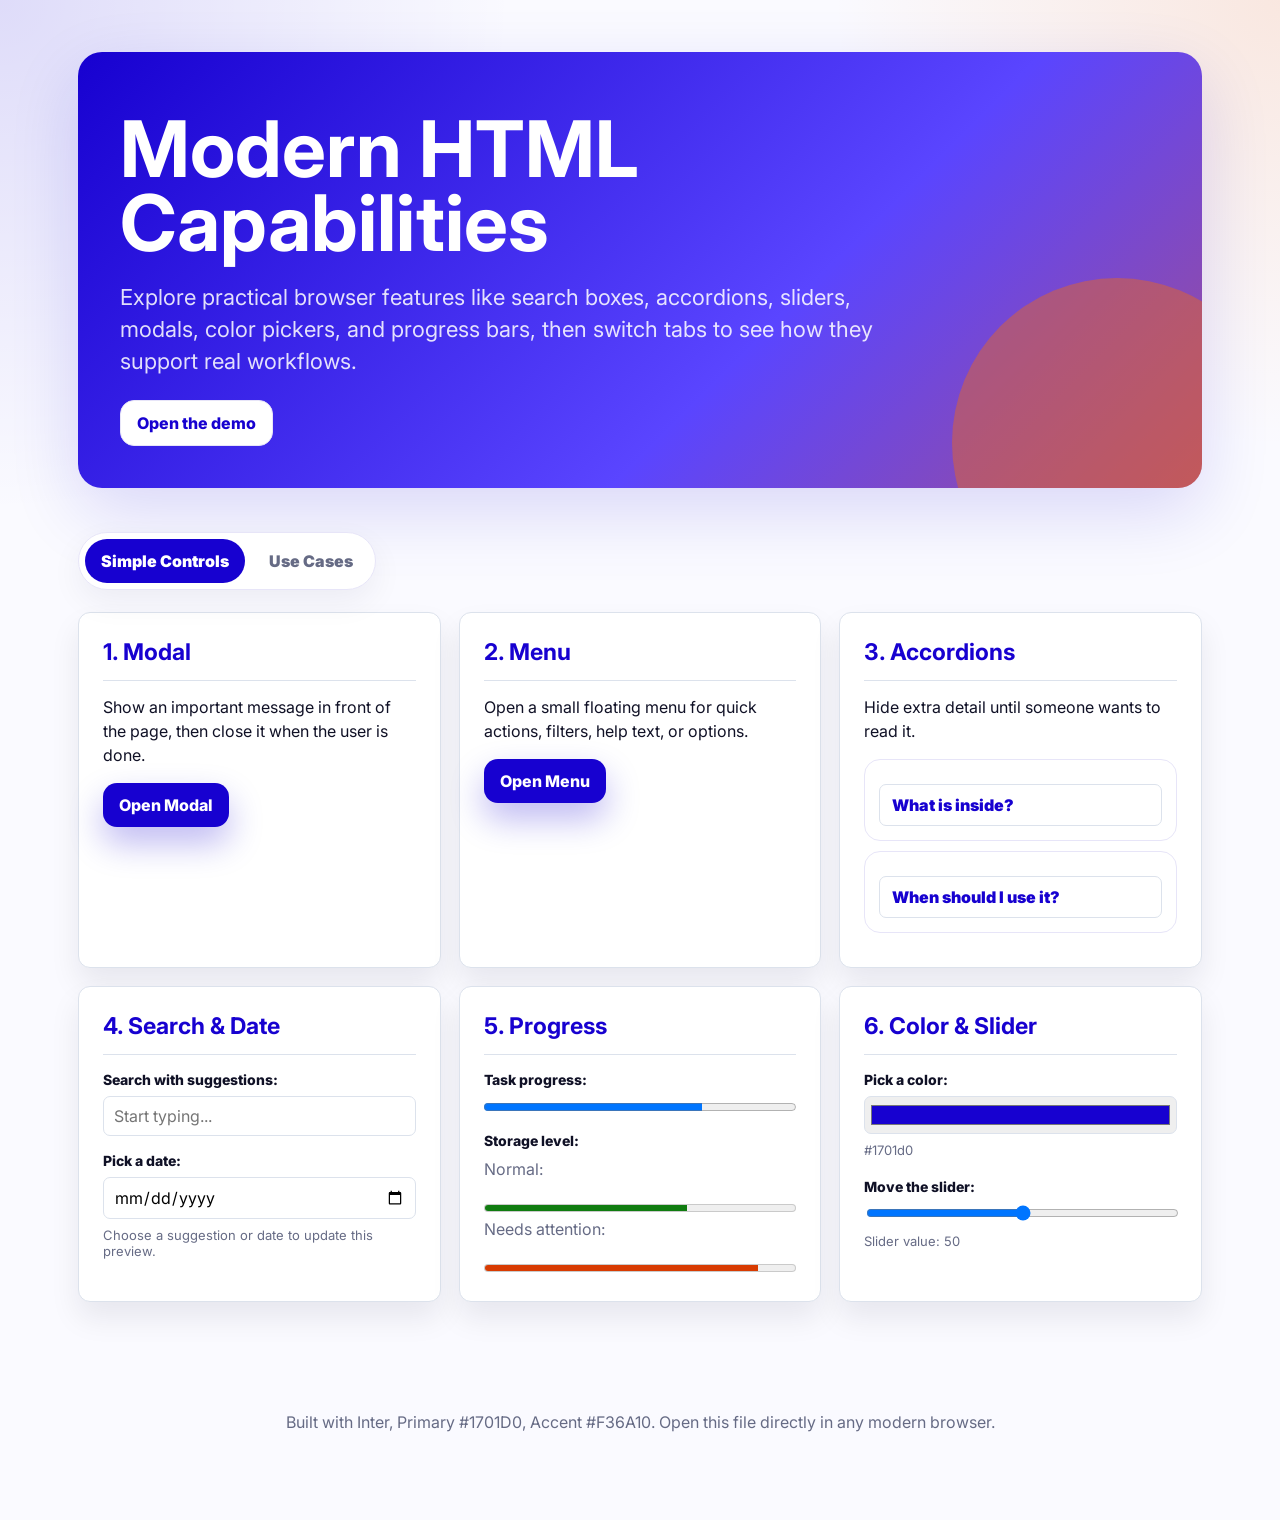
==== examples/capabilities_use_case.html @ 654d63fd "added capabilities and use case html" ====
<!doctype html>
<html lang="en">
<head>
  <meta charset="utf-8" />
  <meta name="viewport" content="width=device-width, initial-scale=1" />
  <title>Modern HTML Capabilities</title>
  <link rel="preconnect" href="https://fonts.googleapis.com">
  <link rel="preconnect" href="https://fonts.gstatic.com" crossorigin>
  <link href="https://fonts.googleapis.com/css2?family=Inter:wght@400;500;600;700;800;900&display=swap" rel="stylesheet">
  <style>
    :root{
      --primary:#1701D0;
      --accent:#F36A10;
      --ink:#101126;
      --muted:#666B85;
      --soft:#F5F3FF;
      --line:#E7E5F8;
      --paper:#FFFFFF;
      --bg:#FAFAFF;
      --ok:#138A52;
      --warn:#B45F00;
      --danger:#C93C3C;
      --shadow:0 24px 70px rgba(23,1,208,.14);
      --radius:24px;
    }
    *{box-sizing:border-box}
    html{scroll-behavior:smooth}
    body{
      margin:0;
      font-family:Inter,system-ui,-apple-system,Segoe UI,sans-serif;
      color:var(--ink);
      background:
        radial-gradient(circle at top left, rgba(23,1,208,.12), transparent 32rem),
        radial-gradient(circle at top right, rgba(243,106,16,.13), transparent 28rem),
        var(--bg);
    }
    button,input,textarea,select{font:inherit}
    .wrap{max-width:1180px;margin:auto;padding:28px}
    header.hero{
      min-height:auto;
      display:grid;
      align-items:end;
      padding:24px 0 22px;
    }
    .hero-shell{
      background:linear-gradient(135deg,var(--primary),#5A45FF 62%,#9F4D91);
      color:white;
      border-radius:var(--radius);
      padding:clamp(24px,4vw,42px);
      position:relative;
      overflow:hidden;
      box-shadow:var(--shadow);
    }
    .hero-shell:after{
      content:"";
      position:absolute;
      width:330px;
      height:330px;
      right:-80px;
      bottom:-120px;
      border-radius:50%;
      background:rgba(243,106,16,.42);
    }
    .hero-content{position:relative;z-index:1;max-width:900px}
    h1{font-size:clamp(40px,7vw,78px);line-height:.95;margin:18px 0 16px;letter-spacing:0}
    .lead{font-size:clamp(17px,1.8vw,22px);line-height:1.45;color:rgba(255,255,255,.86);max-width:780px}
    .cta{display:flex;flex-wrap:wrap;gap:14px;margin-top:22px}
    .btn{border:0;border-radius:14px;padding:12px 16px;font-weight:800;cursor:pointer;text-decoration:none;display:inline-flex;align-items:center;justify-content:center;gap:10px;transition:.22s ease;min-height:44px}
    .btn.primary{background:var(--primary);color:white;box-shadow:0 16px 34px rgba(23,1,208,.28)}
    .btn.secondary{background:white;color:var(--primary);border:1px solid var(--line)}
    .btn.ghost{background:rgba(255,255,255,.14);color:white;border:1px solid rgba(255,255,255,.26)}
    .btn:hover{transform:translateY(-2px)}
    .metric-row{display:grid;grid-template-columns:repeat(3,minmax(120px,1fr));gap:12px;margin-top:22px;max-width:640px}
    .metric{background:rgba(255,255,255,.14);border:1px solid rgba(255,255,255,.24);padding:16px;border-radius:18px}
    .metric b{display:block;font-size:30px}.metric small{opacity:.82}
    .grid{display:grid;grid-template-columns:repeat(3,1fr);gap:18px;margin:34px 0}
    .section-block{margin:34px 0 48px}
    .section-title{display:flex;justify-content:space-between;gap:20px;align-items:end;margin:18px 0 24px}
    .section-title h2{font-size:34px;margin:0;letter-spacing:0}
    .section-title p{margin:0;color:var(--muted);line-height:1.5;max-width:650px}
    .cap-card{background:white;border:1px solid var(--line);border-radius:20px;padding:22px;box-shadow:0 14px 40px rgba(15,15,60,.05);transition:.2s;cursor:pointer;min-height:218px}
    .cap-card:hover,.cap-card.active{transform:translateY(-4px);border-color:rgba(23,1,208,.28);box-shadow:0 18px 54px rgba(23,1,208,.12)}
    .cap-num{font-weight:900;color:var(--accent);font-size:14px}
    .cap-card h3{margin:12px 0 8px;font-size:22px;letter-spacing:0}
    .cap-card p{margin:0;color:var(--muted);line-height:1.45}
    .pill{display:inline-flex;margin-top:16px;background:rgba(23,1,208,.08);color:var(--primary);font-weight:800;border-radius:999px;padding:7px 10px;font-size:12px}
    .experience{margin:22px 0 70px}
    .view-tabs{display:inline-flex;gap:8px;background:white;border:1px solid var(--line);border-radius:999px;padding:6px;box-shadow:0 12px 32px rgba(15,15,60,.06);position:sticky;top:12px;z-index:20}
    .view-tab{border:0;background:transparent;color:var(--muted);font-weight:900;border-radius:999px;padding:12px 16px;cursor:pointer}
    .view-tab.active{background:var(--primary);color:white}
    .app-section{display:none;margin-top:22px}
    .app-section.active{display:block;animation:rise .24s ease}
    .showcase{background:white;border:1px solid var(--line);border-radius:var(--radius);box-shadow:var(--shadow);overflow:hidden}
    .tabs{display:flex;gap:8px;overflow:auto;padding:14px;border-bottom:1px solid var(--line);background:#fff;position:sticky;top:0;z-index:10}
    .tab{white-space:nowrap;border:1px solid var(--line);background:#fff;color:var(--muted);font-weight:800;border-radius:999px;padding:10px 14px;cursor:pointer}
    .tab.active{background:var(--primary);color:white;border-color:var(--primary)}
    .panel{display:none;padding:28px}
    .panel.active{display:block;animation:rise .28s ease}
    @keyframes rise{from{opacity:0;transform:translateY(8px)}to{opacity:1;transform:none}}
    .panel-head{display:flex;justify-content:space-between;gap:20px;align-items:flex-start;margin-bottom:22px}
    .panel h2{font-size:36px;letter-spacing:0;margin:0}
    .panel .desc{color:var(--muted);line-height:1.55;max-width:760px}
    .tag{background:rgba(243,106,16,.1);color:var(--accent);padding:8px 12px;border-radius:999px;font-weight:900;font-size:12px;text-transform:uppercase;letter-spacing:.08em;white-space:nowrap}
    .demo-grid{display:grid;grid-template-columns:1fr 1fr;gap:18px}
    .wide{grid-column:1 / -1}
    .box{border:1px solid var(--line);border-radius:18px;padding:20px;background:#fff}
    .box h4{margin:0 0 12px;font-size:18px}
    .muted{color:var(--muted)}
    .tech-grid{display:grid;grid-template-columns:repeat(3,1fr);gap:18px}
    .tech-card{background:#fff;border:1px solid #DCE2EC;border-radius:12px;padding:24px;box-shadow:0 16px 30px rgba(16,17,38,.08);min-height:230px}
    .tech-card h3{color:var(--primary);font-size:23px;line-height:1.35;margin:0 0 14px;border-bottom:1px solid #DCE2EC;padding-bottom:12px}
    .tech-card p{font-size:16px;line-height:1.5;margin:0 0 16px}
    .tech-card label{display:block;font-weight:800;font-size:14px;margin:16px 0 8px}
    .tech-card input:not([type="range"]):not([type="color"]){width:100%;border:1px solid #DCE2EC;border-radius:7px;padding:9px 10px}
    .tech-card input[type="color"]{width:100%;height:38px;border:1px solid #DCE2EC;border-radius:7px;padding:4px}
    .tech-card input[type="range"],.tech-card progress,.tech-card meter{width:100%}
    .native-dialog{border:0;border-radius:18px;box-shadow:0 24px 80px rgba(16,17,38,.28);max-width:430px;padding:0}
    .native-dialog::backdrop{background:rgba(16,17,38,.46)}
    .dialog-body{padding:24px}
    .native-popover{border:1px solid var(--line);border-radius:14px;padding:14px;box-shadow:0 16px 40px rgba(16,17,38,.16);max-width:260px}
    .summary-row{display:block;border:1px solid #DCE2EC;border-radius:7px;padding:10px 12px;margin-top:10px;color:var(--primary);font-weight:900}
    .tech-output{font-size:13px;color:var(--muted);margin-top:8px;min-height:20px}
    .approaches{display:grid;grid-template-columns:repeat(3,1fr);gap:14px}
    .approach{border:1px solid var(--line);border-radius:18px;padding:16px;background:#fff}
    .approach.selected{border-color:var(--primary);box-shadow:0 14px 34px rgba(23,1,208,.12)}
    .approach h4{display:flex;justify-content:space-between;gap:10px;align-items:center}
    .pros-cons{display:grid;grid-template-columns:1fr 1fr;gap:10px}
    .pros-cons ul{margin:8px 0 0;padding-left:18px;color:var(--muted);line-height:1.45}
    .badge{display:inline-flex;border-radius:999px;padding:5px 8px;font-size:12px;font-weight:900;background:var(--soft);color:var(--primary)}
    .score{height:10px;border-radius:999px;background:var(--soft);overflow:hidden;margin:8px 0 12px}
    .score span{display:block;height:100%;background:linear-gradient(90deg,var(--primary),var(--accent));border-radius:999px}
    .control-row{display:flex;flex-wrap:wrap;gap:12px;align-items:center}
    .control-row label{display:flex;gap:8px;align-items:center;font-weight:800;color:var(--muted)}
    .code{font-family:ui-monospace,SFMono-Regular,Menlo,Consolas,monospace;background:#0D0B2B;color:white;border-radius:16px;padding:16px;line-height:1.65;overflow:auto;white-space:pre}
    .comment{color:#FFD27A}.add{color:#8AFFC1}.del{color:#FF9A9A}.keyword{color:#B7ACFF}
    .module-grid{display:grid;grid-template-columns:repeat(3,1fr);gap:14px}
    .module{border:1px solid var(--line);border-radius:18px;padding:16px;background:#fff}
    .module strong{color:var(--primary)}
    .issue{display:flex;justify-content:space-between;gap:12px;border-left:4px solid var(--accent);background:var(--soft);border-radius:12px;padding:12px;margin-top:10px}
    .tokens{display:grid;grid-template-columns:repeat(4,1fr);gap:12px}
    .swatch{border-radius:16px;overflow:hidden;border:1px solid var(--line);cursor:pointer}
    .color{height:82px}.swatch div:last-child{padding:12px;font-weight:800;background:white}
    .component-preview{border:1px solid var(--line);border-radius:18px;padding:20px;background:var(--soft)}
    .phone{width:240px;margin:auto;border:10px solid #111;border-radius:34px;padding:16px;background:white;box-shadow:0 20px 50px rgba(0,0,0,.12)}
    .screen{min-height:330px;border-radius:22px;background:linear-gradient(180deg,var(--soft),#fff);padding:14px}
    .bubble{padding:12px;border-radius:16px;background:var(--primary);color:white;margin:10px 0;font-weight:700}
    .bubble.alt{background:var(--accent)}
    .flow-steps{display:grid;grid-template-columns:repeat(4,1fr);gap:10px}
    .step{border:1px solid var(--line);border-radius:16px;padding:14px;font-weight:800}
    .step.active{background:var(--primary);color:white}
    .svg-wrap svg{width:100%;height:280px}
    .slide{aspect-ratio:16/9;background:linear-gradient(135deg,var(--primary),#05041A);border-radius:18px;color:white;padding:34px;display:flex;flex-direction:column;justify-content:space-between}
    .slide h3{font-size:40px;letter-spacing:0;margin:0}
    .slide small{color:#FFC9A8;font-weight:800}
    details{border:1px solid var(--line);border-radius:16px;padding:14px;margin:10px 0}
    summary{cursor:pointer;font-weight:900;color:var(--primary)}
    .timeline{display:grid;gap:12px}
    .event{display:grid;grid-template-columns:90px 1fr;gap:14px;align-items:start}
    .time{font-weight:900;color:var(--accent)}
    .event-card{border-left:4px solid var(--primary);background:var(--soft);padding:14px;border-radius:14px}
    .source-text-panel{background:#050505;color:#fff;border-radius:18px;padding:18px;font-family:ui-monospace,SFMono-Regular,Menlo,Consolas,monospace;font-size:14px;line-height:1.7;white-space:pre-wrap;box-shadow:inset 0 0 0 1px rgba(255,255,255,.12)}
    .migration-timeline{position:relative;padding-left:32px;display:grid;gap:26px}
    .migration-timeline:before{content:"";position:absolute;left:7px;top:10px;bottom:10px;width:2px;background:#e0e0e0}
    .migration-event{position:relative}
    .migration-event:before{content:"";position:absolute;left:-32px;top:7px;width:12px;height:12px;border-radius:50%;background:#8c8c8c;z-index:1}
    .migration-event.warning:before{background:#e06d53}
    .migration-event.success:before{background:#769665}
    .time-badge{display:inline-block;background:#f4f4f5;color:#555;font-size:13px;font-weight:800;padding:3px 12px;border:1px solid #e4e4e7;border-radius:999px;margin-bottom:8px}
    .migration-event p{margin:0;color:#2b2b2b;line-height:1.6}
    .migration-event strong{color:#000}
    .board{display:grid;grid-template-columns:repeat(4,1fr);gap:10px}
    .lane{background:var(--soft);border-radius:18px;padding:12px;min-height:190px}
    .lane h5{margin:0 0 10px;color:var(--primary)}
    .ticket{background:white;border:1px solid var(--line);border-radius:12px;padding:10px;margin-bottom:8px;font-weight:700;font-size:13px;cursor:pointer}
    .ticket.selected{outline:3px solid rgba(243,106,16,.28)}
    textarea,.text-input{width:100%;border:1px solid var(--line);border-radius:14px;padding:12px;background:#fff}
    footer{padding:40px 0 60px;color:var(--muted);text-align:center}
    @media(max-width:960px){
      .demo-grid,.approaches,.module-grid,.tech-grid{grid-template-columns:1fr}
      .grid{grid-template-columns:1fr 1fr}
      .tokens,.board,.flow-steps,.metric-row{grid-template-columns:1fr}
      .panel-head{display:block}
      .section-title{display:block}
    }
    @media(max-width:620px){
      .wrap{padding:18px}
      .grid{grid-template-columns:1fr}
      h1{font-size:44px}
      .panel{padding:18px}
      .panel h2{font-size:30px}
    }
  </style>
</head>
<body>
  <div class="wrap">
    <header class="hero">
      <section class="hero-shell">
        <div class="hero-content">
          <h1>Modern HTML Capabilities</h1>
          <p class="lead">Explore practical browser features like search boxes, accordions, sliders, modals, color pickers, and progress bars, then switch tabs to see how they support real workflows.</p>
          <div class="cta">
            <a class="btn secondary" href="#experience">Open the demo</a>
          </div>
        </div>
      </section>
    </header>

    <main class="experience" id="experience">
      <div class="view-tabs" aria-label="Main views">
        <button class="view-tab active" data-view="simple-controls">Simple Controls</button>
        <button class="view-tab" data-view="use-cases">Use Cases</button>
      </div>

      <section class="app-section active" id="simple-controls">
        <div class="tech-grid">
          <article class="tech-card">
            <h3>1. Modal</h3>
            <p>Show an important message in front of the page, then close it when the user is done.</p>
            <button class="btn primary" id="launchNativeModal">Open Modal</button>
          </article>

          <article class="tech-card">
            <h3>2. Menu</h3>
            <p>Open a small floating menu for quick actions, filters, help text, or options.</p>
            <button class="btn primary" popovertarget="nativePopoverMenu">Open Menu</button>
            <div class="native-popover" id="nativePopoverMenu" popover>
              <strong>Quick menu</strong>
              <p class="muted">Use this pattern for small choices without leaving the page.</p>
            </div>
          </article>

          <article class="tech-card">
            <h3>3. Accordions</h3>
            <p>Hide extra detail until someone wants to read it.</p>
            <details>
              <summary class="summary-row">What is inside?</summary>
              <p class="muted">A short answer, note, checklist, policy, or explanation.</p>
            </details>
            <details>
              <summary class="summary-row">When should I use it?</summary>
              <p class="muted">Use it when the page needs detail without making the first view noisy.</p>
            </details>
          </article>

          <article class="tech-card">
            <h3>4. Search & Date</h3>
            <label for="nativeSearch">Search with suggestions:</label>
            <input id="nativeSearch" list="htmlSuggestions" placeholder="Start typing...">
            <datalist id="htmlSuggestions">
              <option value="Modal">
              <option value="Menu">
              <option value="Accordion">
              <option value="Slider">
              <option value="Progress bar">
            </datalist>
            <label for="nativeDate">Pick a date:</label>
            <input id="nativeDate" type="date">
            <div class="tech-output" id="formOutput">Choose a suggestion or date to update this preview.</div>
          </article>

          <article class="tech-card">
            <h3>5. Progress</h3>
            <label for="taskProgress">Task progress:</label>
            <progress id="taskProgress" max="100" value="70"></progress>
            <label for="storageOptimal">Storage level:</label>
            <p class="muted">Normal:</p>
            <meter id="storageOptimal" min="0" max="100" low="30" high="80" optimum="70" value="65"></meter>
            <p class="muted">Needs attention:</p>
            <meter id="storageCritical" min="0" max="100" low="30" high="80" optimum="20" value="88"></meter>
          </article>

          <article class="tech-card">
            <h3>6. Color & Slider</h3>
            <label for="nativeColor">Pick a color:</label>
            <input id="nativeColor" type="color" value="#1701d0">
            <div class="tech-output" id="colorOutput">#1701d0</div>
            <label for="nativeRange">Move the slider:</label>
            <input id="nativeRange" type="range" min="0" max="100" value="50">
            <div class="tech-output" id="rangeOutput">Slider value: 50</div>
          </article>
        </div>
      </section>

      <dialog class="native-dialog" id="nativeDialog">
        <form method="dialog" class="dialog-body">
          <h3>Modal is open</h3>
          <p class="muted">Use this for confirmations, focused tasks, and important messages.</p>
          <button class="btn primary">Close Modal</button>
        </form>
      </dialog>

      <section class="app-section" id="use-cases">
        <section class="showcase">
          <nav class="tabs" id="tabs"></nav>
          <div id="panels"></div>
        </section>
      </section>
    </main>

    <footer>Built with Inter, Primary #1701D0, Accent #F36A10. Open this file directly in any modern browser.</footer>
  </div>

  <script>
    const capabilities = [
      {id:'performance-scale', no:'01', title:'Timeline', tag:'Scale', desc:'Show the PostgreSQL upgrade narrative as raw source text plus an upgrade sequence.'},
      {id:'explore', no:'02', title:'Exploration & Planning', tag:'Compare', desc:'Compare implementation paths with pros, cons, metrics, and a live recommendation.'},
      {id:'review', no:'03', title:'Code Review & Understanding', tag:'Scan', desc:'Read commented modules, inspect a diff, and filter review findings by severity.'},
      {id:'design', no:'04', title:'Design', tag:'Tokens', desc:'Make colors, component states, and theme choices visible and adjustable.'},
      {id:'prototype', no:'05', title:'Prototyping', tag:'Feel', desc:'Click through an app flow and see how states change before code is built.'},
      {id:'diagrams', no:'06', title:'Illustrations & Diagrams', tag:'SVG', desc:'Toggle labels and paths in an inline SVG system diagram.'},
      {id:'decks', no:'07', title:'Decks', tag:'Present', desc:'Navigate a lightweight slide deck with buttons and keyboard arrows.'},
      {id:'research', no:'08', title:'Research & Learning', tag:'Learn', desc:'Search a glossary and check comprehension in the same HTML artifact.'},
      {id:'reports', no:'09', title:'Reports', tag:'Status', desc:'Update report metrics and see status summaries recalculate.'},
      {id:'editors', no:'10', title:'Custom Editing Interfaces', tag:'Loop', desc:'Edit a focused task board and export the result as markdown.'}
    ];

    const panelHTML = {
      'performance-scale': `
        <div class="panel-head"><div><h2>Performance and scale</h2><p class="desc">A PostgreSQL version-deprecation challenge summarized as the actual source text and upgrade sequence adapted from the test folder example.</p></div></div>
        <div class="demo-grid">
          <div class="box">
            <h4>Actual text</h4>
            <div class="source-text-panel">No performance issues have been observed in the current platform. One of challenges
encountered was related to PostgreSQL version deprecation on AWS. The database was
initially running on PostgreSQL version 12, which was approaching end of support.
To address this, we upgraded the platform to PostgreSQL version 15. This involved
provisioning a new RDS PostgreSQL instance, migrating the data, and updating pipeline
connections to point to the new database. The transition was completed without any
impact on data integrity or pipeline logic, as the SQL used is standard and not
dependent on version-specific features.
Post-upgrade, the system has been stable, and no performance regressions or
functional issues have been observed.</div>
          </div>
          <div class="box">
            <h4>Upgrade sequence</h4>
            <div class="migration-timeline">
              <div class="migration-event warning">
                <div class="time-badge">Challenge Encountered</div>
                <p><strong>PostgreSQL 12 deprecation.</strong> The AWS RDS database was approaching end of support, creating a platform maintenance risk.</p>
              </div>
              <div class="migration-event">
                <div class="time-badge">Upgrade Target</div>
                <p><strong>PostgreSQL 15 selected.</strong> The platform moved from PostgreSQL 12 to PostgreSQL 15.</p>
              </div>
              <div class="migration-event">
                <div class="time-badge">Execution</div>
                <p><strong>New RDS instance provisioned.</strong> A fresh PostgreSQL instance was created, data was migrated, and pipeline connections were updated.</p>
              </div>
              <div class="migration-event success">
                <div class="time-badge">Zero Impact</div>
                <p><strong>Data and logic preserved.</strong> The transition completed without impact to data integrity or pipeline logic because standard SQL was used.</p>
              </div>
              <div class="migration-event success">
                <div class="time-badge">Current Status</div>
                <p><strong>Stable platform.</strong> No performance regressions or functional issues have been observed after the upgrade.</p>
              </div>
            </div>
          </div>
        </div>`,
      explore: `
        <div class="panel-head"><div><h2>Exploration & Planning</h2><p class="desc">Like an approach memo, this module puts options, code shape, pros, cons, and metrics in one place. Move the priority sliders to change the recommendation.</p></div><span class="tag">Decision-ready</span></div>
        <div class="box wide">
          <h4>Planning priorities</h4>
          <div class="control-row">
            <label>Speed <input id="speedRange" type="range" min="1" max="5" value="3"></label>
            <label>Reuse <input id="reuseRange" type="range" min="1" max="5" value="4"></label>
            <label>Risk control <input id="riskRange" type="range" min="1" max="5" value="4"></label>
          </div>
          <p class="muted" id="exploreRecommendation"></p>
        </div>
        <div class="approaches">
          <article class="approach" data-plan="inline">
            <h4>01 Inline useEffect <span class="badge">Fast</span></h4>
            <p class="muted">Debounce logic lives directly in the component that owns the input.</p>
            <div class="code"><span class="keyword">useEffect</span>(() => {
  const id = setTimeout(() => setQuery(draft), 300);
  return () => clearTimeout(id);
}, [draft]);</div>
            <div class="pros-cons"><div><strong>Pros</strong><ul><li>Zero abstraction</li><li>Easy to debug</li><li>No dependency</li></ul></div><div><strong>Cons</strong><ul><li>Duplicates quickly</li><li>Two state values</li><li>Delay is buried</li></ul></div></div>
            <div class="score"><span style="width:62%"></span></div><p class="muted">Bundle +0 kb | Testability medium | Reuse low</p>
          </article>
          <article class="approach selected" data-plan="hook">
            <h4>02 Custom hook <span class="badge">Balanced</span></h4>
            <p class="muted">Extract the timer into a shared hook under the hooks folder.</p>
            <div class="code"><span class="comment">// src/hooks/useDebounce.ts</span>
export function useDebounce(value, ms = 300) {
  const [debounced, setDebounced] = useState(value);
  useEffect(() => {
    const id = setTimeout(() => setDebounced(value), ms);
    return () => clearTimeout(id);
  }, [value, ms]);
  return debounced;
}</div>
            <div class="pros-cons"><div><strong>Pros</strong><ul><li>Reusable import</li><li>Simple fake-timer tests</li><li>Delay is visible</li></ul></div><div><strong>Cons</strong><ul><li>One more file</li><li>Generic naming needs docs</li><li>Still renders per keypress</li></ul></div></div>
            <div class="score"><span style="width:86%"></span></div><p class="muted">Bundle +0.2 kb | Testability high | Reuse high</p>
          </article>
          <article class="approach" data-plan="library">
            <h4>03 External library <span class="badge">Power</span></h4>
            <p class="muted">Use a small utility package when edge semantics matter.</p>
            <div class="code">const onChange = useDebouncedCallback(
  next => setQuery(next),
  300,
  { maxWait: 1000 }
);</div>
            <div class="pros-cons"><div><strong>Pros</strong><ul><li>maxWait support</li><li>Flush and cancel</li><li>Battle-tested cases</li></ul></div><div><strong>Cons</strong><ul><li>New dependency</li><li>Audit overhead</li><li>Pattern drift risk</li></ul></div></div>
            <div class="score"><span style="width:72%"></span></div><p class="muted">Bundle +1.4 kb | Testability high | Reuse high</p>
          </article>
        </div>`,
      review: `
        <div class="panel-head"><div><h2>Code Review & Understanding</h2><p class="desc">Each module below includes comments that explain its responsibility. Use the severity filter to focus the review queue.</p></div><span class="tag">Reviewer-friendly</span></div>
        <div class="demo-grid">
          <div class="box">
            <h4>Annotated diff</h4>
            <div class="code"><span class="del">- return rawValue</span>
<span class="add">+ return sanitize(rawValue)</span>
<span class="comment">// Escapes user supplied markup before rendering.</span>
<span class="add">+ logValidation(metricName)</span>
<span class="comment">// Emits a metric so invalid payloads can be tracked.</span></div>
          </div>
          <div class="box">
            <h4>Review focus</h4>
            <div class="control-row">
              <label><input name="severity" type="radio" value="all" checked> All</label>
              <label><input name="severity" type="radio" value="high"> High</label>
              <label><input name="severity" type="radio" value="medium"> Medium</label>
            </div>
            <div id="reviewIssues"></div>
          </div>
        </div>
        <div class="box wide">
          <h4>Commented module map</h4>
          <div class="module-grid">
            <article class="module"><strong>TaskSearch.tsx</strong><div class="code"><span class="comment">// Owns the search input state.</span>
const [draft, setDraft] = useState('');
<span class="comment">// Keeps fetching separate from typing.</span>
const query = useDebounce(draft, 300);</div></article>
            <article class="module"><strong>useDebounce.ts</strong><div class="code"><span class="comment">// Converts a fast-changing value into a stable value.</span>
export function useDebounce(value, ms) {
  <span class="comment">// Cleanup prevents stale timers after unmount.</span>
  return debounced;
}</div></article>
            <article class="module"><strong>tasks.api.ts</strong><div class="code"><span class="comment">// Accepts the settled query and calls the API.</span>
export function useTasks(params) {
  <span class="comment">// Query key includes search for cache isolation.</span>
  return useQuery(['tasks', params]);
}</div></article>
          </div>
        </div>`,
      design: `
        <div class="panel-head"><div><h2>Design</h2><p class="desc">Choose a token and watch the component preview update. This makes visual decisions testable without opening a design tool.</p></div><span class="tag">Design system</span></div>
        <div class="demo-grid">
          <div class="box"><h4>Theme tokens</h4><div class="tokens">
            <div class="swatch" data-color="#1701D0"><div class="color" style="background:#1701D0"></div><div>Primary</div></div>
            <div class="swatch" data-color="#F36A10"><div class="color" style="background:#F36A10"></div><div>Accent</div></div>
            <div class="swatch" data-color="#138A52"><div class="color" style="background:#138A52"></div><div>Success</div></div>
            <div class="swatch" data-color="#101126"><div class="color" style="background:#101126"></div><div>Ink</div></div>
          </div></div>
          <div class="box"><h4>Live component preview</h4><div class="component-preview" id="designPreview"><button class="btn primary" id="tokenButton">Primary action</button><p class="muted">Selected color: <strong id="tokenValue">#1701D0</strong></p></div></div>
        </div>`,
      prototype: `
        <div class="panel-head"><div><h2>Prototyping</h2><p class="desc">Click through a four-step flow. The phone mock and progress states update as the user journey changes.</p></div><span class="tag">Interactive</span></div>
        <div class="demo-grid">
          <div class="box"><h4>Flow states</h4><div class="flow-steps" id="flowSteps"></div><p><button class="btn secondary" id="prevStep">Back</button> <button class="btn primary" id="nextStep">Next</button></p></div>
          <div class="box"><div class="phone"><div class="screen" id="phoneScreen"></div></div></div>
        </div>`,
      diagrams: `
        <div class="panel-head"><div><h2>Illustrations & Diagrams</h2><p class="desc">Toggle annotations to switch between a clean diagram and a review-ready explanation.</p></div><span class="tag">Vector</span></div>
        <div class="box wide">
          <div class="control-row"><label><input id="diagramLabels" type="checkbox" checked> Show labels</label><label><input id="diagramData" type="checkbox" checked> Show data path</label></div>
          <div class="svg-wrap"><svg viewBox="0 0 900 300" role="img" aria-label="Input, HTML artifact, decision diagram">
            <defs><marker id="arr2" markerWidth="10" markerHeight="10" refX="8" refY="3" orient="auto"><path d="M0,0 L0,6 L9,3 z" fill="#F36A10"/></marker></defs>
            <rect x="40" y="90" width="160" height="95" rx="24" fill="#1701D0"/><text class="diagram-label" x="120" y="145" fill="white" text-anchor="middle" font-weight="900">Input</text>
            <rect x="360" y="60" width="180" height="150" rx="28" fill="#F5F3FF" stroke="#1701D0" stroke-width="3"/><text class="diagram-label" x="450" y="128" text-anchor="middle" font-weight="900">HTML Artifact</text><text class="diagram-label" x="450" y="158" text-anchor="middle" fill="#666B85">layout + style + logic</text>
            <rect x="700" y="90" width="160" height="95" rx="24" fill="#F36A10"/><text class="diagram-label" x="780" y="145" fill="white" text-anchor="middle" font-weight="900">Decision</text>
            <path class="diagram-path" d="M200 138 H355" stroke="#F36A10" stroke-width="5" marker-end="url(#arr2)"/><path class="diagram-path" d="M540 138 H695" stroke="#F36A10" stroke-width="5" marker-end="url(#arr2)"/>
          </svg></div>
        </div>`,
      decks: `
        <div class="panel-head"><div><h2>Decks</h2><p class="desc">Use the controls or arrow keys to navigate slides. The content stays portable because it is just HTML.</p></div><span class="tag">Meeting-ready</span></div>
        <div class="demo-grid">
          <div class="slide" id="slideView"></div>
          <div class="box"><h4>Slide controls</h4><p class="muted" id="slideCounter"></p><p><button class="btn secondary" id="prevSlide">Back</button> <button class="btn primary" id="nextSlide">Next</button></p></div>
        </div>`,
      research: `
        <div class="panel-head"><div><h2>Research & Learning</h2><p class="desc">Filter a glossary and check a concept. This turns static notes into a navigable learning artifact.</p></div><span class="tag">Explainer</span></div>
        <div class="demo-grid">
          <div class="box"><h4>Glossary search</h4><input class="text-input" id="glossarySearch" placeholder="Search terms"><div id="glossaryList"></div></div>
          <div class="box"><h4>Quick check</h4><p class="muted">Which artifact is best when the output needs code, style, and interaction in one portable file?</p><select id="quizAnswer" class="text-input"><option value="">Choose an answer</option><option>Markdown note</option><option>HTML artifact</option><option>Plain text email</option></select><p id="quizResult" class="muted"></p></div>
        </div>`,
      reports: `
        <div class="panel-head"><div><h2>Reports</h2><p class="desc">Change the metric inputs and the summary recalculates. This is useful for weekly updates, incident notes, and team status reviews.</p></div><span class="tag">Readable</span></div>
        <div class="demo-grid">
          <div class="box"><h4>Status inputs</h4><label>Delivery <input id="deliveryRange" type="range" min="0" max="100" value="74"></label><br><label>Quality <input id="qualityRange" type="range" min="0" max="100" value="82"></label><br><label>Risk <input id="reportRiskRange" type="range" min="0" max="100" value="35"></label><p id="reportSummary" class="muted"></p></div>
          <div class="box"><h4>Incident timeline</h4><div class="timeline"><div class="event"><div class="time">09:00</div><div class="event-card">Signal detected</div></div><div class="event"><div class="time">09:18</div><div class="event-card">Owner assigned</div></div><div class="event"><div class="time">09:45</div><div class="event-card">Fix verified</div></div></div></div>
        </div>`,
      editors: `
        <div class="panel-head"><div><h2>Custom Editing Interfaces</h2><p class="desc">Edit the selected ticket and export the board as markdown. This keeps the user in the loop while producing structured output.</p></div><span class="tag">User-in-loop</span></div>
        <div class="demo-grid">
          <div class="box"><h4>Mini triage board</h4><div class="board" id="editBoard"></div></div>
          <div class="box"><h4>Edit and export</h4><input class="text-input" id="ticketText" placeholder="Select a ticket"><p><button class="btn primary" id="saveTicket">Save ticket</button></p><textarea id="exportBox" style="height:160px"></textarea><p><button class="btn secondary" id="copyMarkdown">Copy markdown</button></p></div>
        </div>`
    };

    const tabs = document.getElementById('tabs');
    const panels = document.getElementById('panels');

    capabilities.forEach((capability, index) => {
      const tab = document.createElement('button');
      tab.className = 'tab' + (index === 0 ? ' active' : '');
      tab.textContent = capability.title;
      tab.onclick = () => activate(capability.id);
      tabs.appendChild(tab);

      const panel = document.createElement('section');
      panel.className = 'panel' + (index === 0 ? ' active' : '');
      panel.id = capability.id;
      panel.innerHTML = panelHTML[capability.id];
      panels.appendChild(panel);
    });

    const reviewItems = [
      {severity:'high', text:'Sanitize the rendered task title before inserting it into the preview.'},
      {severity:'medium', text:'Move the debounce delay into a named constant used by tests.'},
      {severity:'medium', text:'Add a fake timer test for unmount cleanup.'}
    ];
    const flowCopy = [
      {title:'Choose', text:'Pick a template and set the starting content.'},
      {title:'Preview', text:'Check spacing, content density, and first-pass hierarchy.'},
      {title:'Adjust', text:'Tune labels, order, and interaction details.'},
      {title:'Confirm', text:'Export the artifact or hand it to implementation.'}
    ];
    const slides = [
      {kicker:'SLIDE 01', title:'One file. Full narrative.', body:'Use HTML when the artifact needs to be read, clicked, and presented.'},
      {kicker:'SLIDE 02', title:'Controls create clarity.', body:'Inputs, filters, and toggles make trade-offs easier to inspect.'},
      {kicker:'SLIDE 03', title:'Export stays simple.', body:'Print, copy, or share the same portable browser file.'}
    ];
    const glossary = [
      ['Artifact','A reusable output people can inspect, edit, or share.'],
      ['Decision surface','An interface that exposes options and consequences together.'],
      ['Scaffold','The structure around content that makes it easier to navigate.'],
      ['Token','A named design value such as color, spacing, or radius.']
    ];
    const board = {
      Now:['Fix blocker'],
      Next:['Polish copy'],
      Later:['Add chart'],
      Cut:['Extra theme']
    };
    let currentFlowStep = 0;
    let currentSlide = 0;
    let selectedTicket = {lane:'Now', index:0};

    document.querySelectorAll('.view-tab').forEach(tab => {
      tab.onclick = () => {
        document.querySelectorAll('.view-tab,.app-section').forEach(el => el.classList.remove('active'));
        tab.classList.add('active');
        document.getElementById(tab.dataset.view).classList.add('active');
        wireDynamicControls();
      };
    });

    function activate(id){
      document.querySelectorAll('.tab,.panel').forEach(el => el.classList.remove('active'));
      document.querySelector(`.tab:nth-child(${capabilities.findIndex(capability => capability.id === id) + 1})`).classList.add('active');
      document.getElementById(id).classList.add('active');
      document.querySelector('.showcase').scrollIntoView({behavior:'smooth', block:'start'});
      wireDynamicControls();
    }

    function wireDynamicControls(){
      wireTechnicalCapabilities();
      wireExploration();
      wireReview();
      wireDesign();
      wirePrototype();
      wireDiagram();
      wireDeck();
      wireResearch();
      wireReports();
      wireEditors();
    }

    function wireTechnicalCapabilities(){
      const dialogButton = document.getElementById('launchNativeModal');
      const dialog = document.getElementById('nativeDialog');
      if(dialogButton && dialog) dialogButton.onclick = () => dialog.showModal();

      const search = document.getElementById('nativeSearch');
      const date = document.getElementById('nativeDate');
      const formOutput = document.getElementById('formOutput');
      if(search && date && formOutput){
        const updateFormOutput = () => {
          const topic = search.value || 'no suggestion selected';
          const day = date.value || 'no date selected';
          formOutput.textContent = `Form state: ${topic}; ${day}.`;
        };
        search.oninput = updateFormOutput;
        date.oninput = updateFormOutput;
      }

      const color = document.getElementById('nativeColor');
      const colorOutput = document.getElementById('colorOutput');
      if(color && colorOutput){
        color.oninput = event => {
          colorOutput.textContent = event.target.value;
          colorOutput.style.color = event.target.value;
        };
      }

      const range = document.getElementById('nativeRange');
      const rangeOutput = document.getElementById('rangeOutput');
      if(range && rangeOutput){
        range.oninput = event => rangeOutput.textContent = `Slider value: ${event.target.value}`;
      }
    }

    function wireExploration(){
      const speed = document.getElementById('speedRange');
      if(!speed) return;
      const update = () => {
        const reuse = Number(document.getElementById('reuseRange').value);
        const risk = Number(document.getElementById('riskRange').value);
        const speedValue = Number(speed.value);
        const choice = speedValue > reuse && speedValue > risk ? 'inline' : reuse + risk > 7 ? 'hook' : 'library';
        document.querySelectorAll('.approach').forEach(card => card.classList.toggle('selected', card.dataset.plan === choice));
        const label = choice === 'inline' ? 'Approach 01 wins because speed matters most.' : choice === 'hook' ? 'Approach 02 wins because reuse and risk control are both important.' : 'Approach 03 wins because advanced debounce behavior matters.';
        document.getElementById('exploreRecommendation').textContent = label;
      };
      ['speedRange','reuseRange','riskRange'].forEach(id => document.getElementById(id).oninput = update);
      update();
    }

    function wireReview(){
      const target = document.getElementById('reviewIssues');
      if(!target) return;
      const render = () => {
        const filter = document.querySelector('input[name="severity"]:checked').value;
        target.innerHTML = reviewItems
          .filter(item => filter === 'all' || item.severity === filter)
          .map(item => `<div class="issue"><span>${item.text}</span><strong>${item.severity}</strong></div>`)
          .join('');
      };
      document.querySelectorAll('input[name="severity"]').forEach(input => input.onchange = render);
      render();
    }

    function wireDesign(){
      const preview = document.getElementById('designPreview');
      if(!preview) return;
      document.querySelectorAll('.swatch').forEach(swatch => {
        swatch.onclick = () => {
          const color = swatch.dataset.color;
          document.getElementById('tokenButton').style.background = color;
          document.getElementById('tokenValue').textContent = color;
          preview.style.borderColor = color;
        };
      });
    }

    function wirePrototype(){
      const steps = document.getElementById('flowSteps');
      if(!steps) return;
      const render = () => {
        steps.innerHTML = flowCopy.map((step, index) => `<div class="step ${index === currentFlowStep ? 'active' : ''}">${index + 1}. ${step.title}</div>`).join('');
        document.getElementById('phoneScreen').innerHTML = `<div class="bubble">${flowCopy[currentFlowStep].title}</div><p class="muted">${flowCopy[currentFlowStep].text}</p>`;
      };
      document.getElementById('prevStep').onclick = () => { currentFlowStep = Math.max(0, currentFlowStep - 1); render(); };
      document.getElementById('nextStep').onclick = () => { currentFlowStep = Math.min(flowCopy.length - 1, currentFlowStep + 1); render(); };
      render();
    }

    function wireDiagram(){
      const labels = document.getElementById('diagramLabels');
      if(!labels) return;
      const update = () => {
        document.querySelectorAll('.diagram-label').forEach(el => el.style.display = labels.checked ? '' : 'none');
        document.querySelectorAll('.diagram-path').forEach(el => el.style.display = document.getElementById('diagramData').checked ? '' : 'none');
      };
      labels.onchange = update;
      document.getElementById('diagramData').onchange = update;
      update();
    }

    function wireDeck(){
      const slideView = document.getElementById('slideView');
      if(!slideView) return;
      const render = () => {
        const slide = slides[currentSlide];
        slideView.innerHTML = `<small>${slide.kicker}</small><h3>${slide.title}</h3><p>${slide.body}</p>`;
        document.getElementById('slideCounter').textContent = `Slide ${currentSlide + 1} of ${slides.length}`;
      };
      document.getElementById('prevSlide').onclick = () => { currentSlide = (currentSlide + slides.length - 1) % slides.length; render(); };
      document.getElementById('nextSlide').onclick = () => { currentSlide = (currentSlide + 1) % slides.length; render(); };
      render();
    }

    function wireResearch(){
      const search = document.getElementById('glossarySearch');
      if(!search) return;
      const render = () => {
        const query = search.value.toLowerCase();
        document.getElementById('glossaryList').innerHTML = glossary
          .filter(([term, text]) => `${term} ${text}`.toLowerCase().includes(query))
          .map(([term, text]) => `<details open><summary>${term}</summary><p class="muted">${text}</p></details>`)
          .join('');
      };
      search.oninput = render;
      document.getElementById('quizAnswer').onchange = event => {
        document.getElementById('quizResult').textContent = event.target.value === 'HTML artifact' ? 'Correct. HTML can carry content, style, and behavior together.' : 'Try again. Look for the option that can include interaction.';
      };
      render();
    }

    function wireReports(){
      const delivery = document.getElementById('deliveryRange');
      if(!delivery) return;
      const update = () => {
        const d = Number(delivery.value);
        const q = Number(document.getElementById('qualityRange').value);
        const r = Number(document.getElementById('reportRiskRange').value);
        const health = Math.round((d + q + (100 - r)) / 3);
        document.getElementById('reportSummary').textContent = `Overall health: ${health}%. Delivery ${d}%, quality ${q}%, risk ${r}%.`;
      };
      ['deliveryRange','qualityRange','reportRiskRange'].forEach(id => document.getElementById(id).oninput = update);
      update();
    }

    function wireEditors(){
      const editBoard = document.getElementById('editBoard');
      if(!editBoard) return;
      const exportBoard = () => {
        document.getElementById('exportBox').value = Object.entries(board).map(([lane, tickets]) => `## ${lane}\n${tickets.map(ticket => `- ${ticket}`).join('\n')}`).join('\n\n');
      };
      const render = () => {
        editBoard.innerHTML = Object.entries(board).map(([lane, tickets]) => `<div class="lane"><h5>${lane}</h5>${tickets.map((ticket, index) => `<div class="ticket ${selectedTicket.lane === lane && selectedTicket.index === index ? 'selected' : ''}" data-lane="${lane}" data-index="${index}">${ticket}</div>`).join('')}</div>`).join('');
        document.querySelectorAll('.ticket').forEach(ticket => {
          ticket.onclick = () => {
            selectedTicket = {lane:ticket.dataset.lane, index:Number(ticket.dataset.index)};
            document.getElementById('ticketText').value = board[selectedTicket.lane][selectedTicket.index];
            render();
          };
        });
        document.getElementById('ticketText').value = board[selectedTicket.lane][selectedTicket.index];
        exportBoard();
      };
      document.getElementById('saveTicket').onclick = () => {
        board[selectedTicket.lane][selectedTicket.index] = document.getElementById('ticketText').value || 'Untitled task';
        render();
      };
      document.getElementById('copyMarkdown').onclick = () => navigator.clipboard.writeText(document.getElementById('exportBox').value);
      render();
    }

    function copySummary(){
      const text = 'HTML can act as a single-file interface for exploration, review, design, prototyping, diagrams, decks, research, reports, and custom editors.';
      navigator.clipboard.writeText(text);
      alert('Summary copied.');
    }

    document.addEventListener('keydown', event => {
      if(!document.getElementById('decks').classList.contains('active')) return;
      if(event.key === 'ArrowRight') document.getElementById('nextSlide')?.click();
      if(event.key === 'ArrowLeft') document.getElementById('prevSlide')?.click();
    });

    wireDynamicControls();
  </script>
</body>
</html>
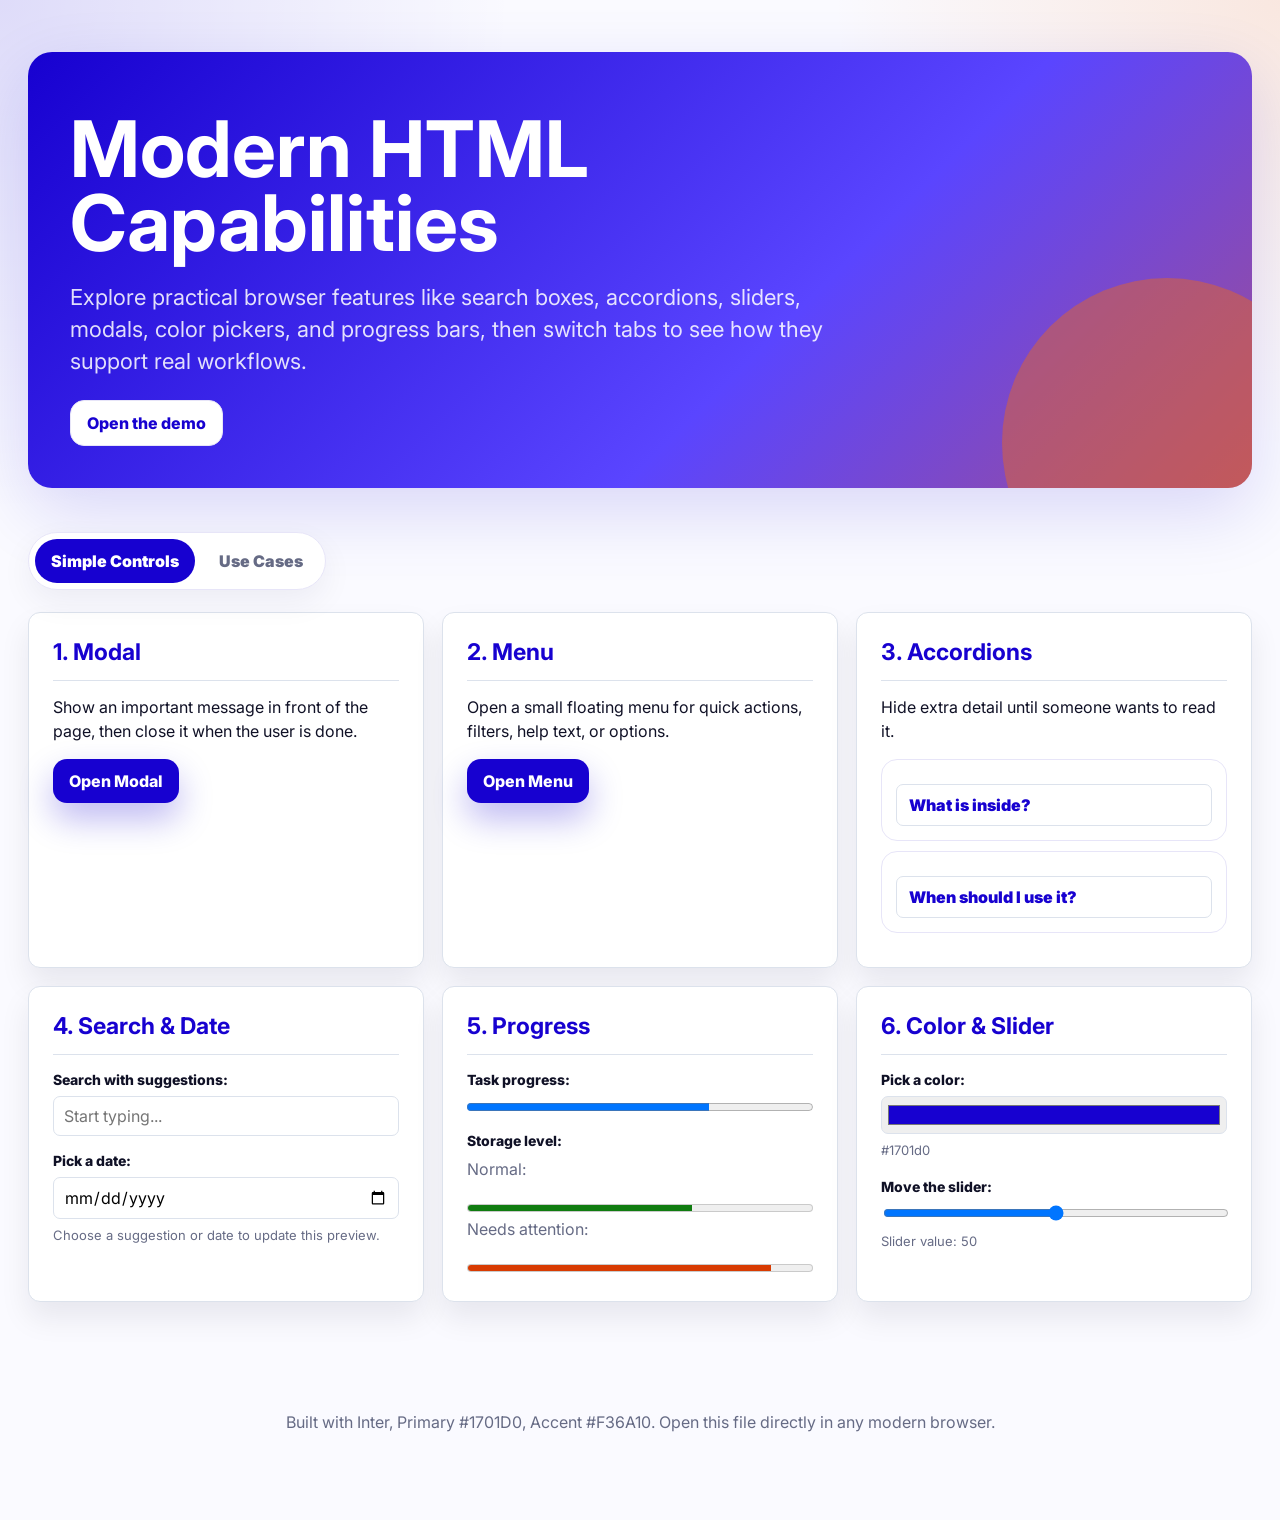
==== commit 1a82fe75: "full width and subheading fix for Timeline" ====
--- a/examples/capabilities_use_case.html
+++ b/examples/capabilities_use_case.html
@@ -27,6 +27,7 @@
     html{scroll-behavior:smooth}
     body{
       margin:0;
+      min-height:100vh;
       font-family:Inter,system-ui,-apple-system,Segoe UI,sans-serif;
       color:var(--ink);
       background:
@@ -35,7 +36,7 @@
         var(--bg);
     }
     button,input,textarea,select{font:inherit}
-    .wrap{max-width:1180px;margin:auto;padding:28px}
+    .wrap{width:100%;max-width:none;margin:0;padding:28px}
     header.hero{
       min-height:auto;
       display:grid;
@@ -316,7 +317,7 @@
 
     const panelHTML = {
       'performance-scale': `
-        <div class="panel-head"><div><h2>Performance and scale</h2><p class="desc">A PostgreSQL version-deprecation challenge summarized as the actual source text and upgrade sequence adapted from the test folder example.</p></div></div>
+        <div class="panel-head"><div><h2>Performance and scale</h2><p class="desc">A PostgreSQL version-deprecation challenge - Text vs Timeline </p></div></div>
         <div class="demo-grid">
           <div class="box">
             <h4>Actual text</h4>
